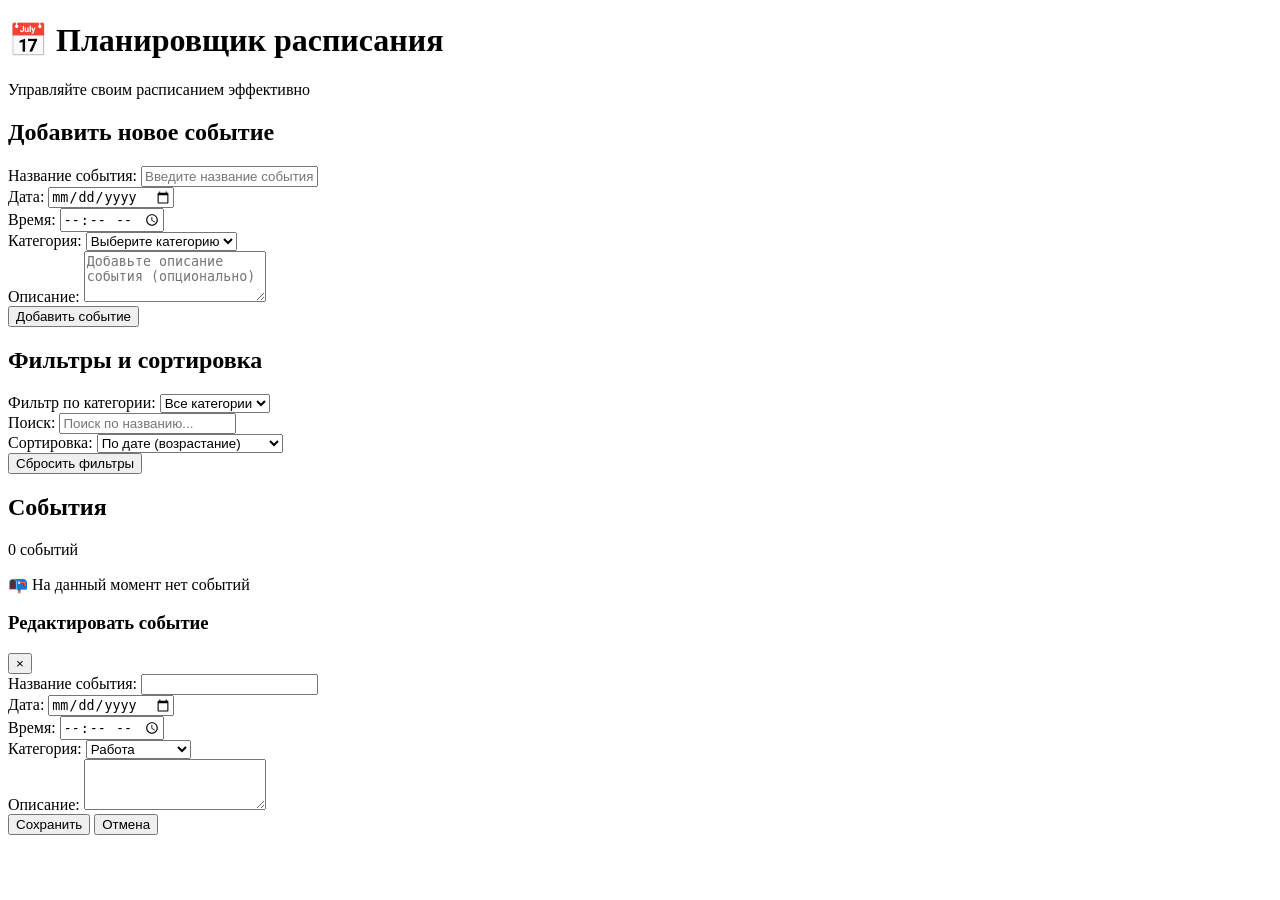
==== schedule-planner/index.html @ 7bdd46cf "Add schedule planner HTML structure" ====
<!DOCTYPE html>
<html lang="ru">
<head>
    <meta charset="UTF-8">
    <meta name="viewport" content="width=device-width, initial-scale=1.0">
    <title>Планировщик расписания</title>
    <link rel="stylesheet" href="styles.css">
</head>
<body>
    <div class="container">
        <header class="header">
            <h1>📅 Планировщик расписания</h1>
            <p class="subtitle">Управляйте своим расписанием эффективно</p>
        </header>

        <main class="main-content">
            <!-- Форма добавления события -->
            <section class="form-section">
                <h2>Добавить новое событие</h2>
                <form id="eventForm" class="event-form">
                    <div class="form-group">
                        <label for="eventTitle">Название события:</label>
                        <input 
                            type="text" 
                            id="eventTitle" 
                            placeholder="Введите название события"
                            required
                        >
                    </div>

                    <div class="form-group">
                        <label for="eventDate">Дата:</label>
                        <input 
                            type="date" 
                            id="eventDate"
                            required
                        >
                    </div>

                    <div class="form-group">
                        <label for="eventTime">Время:</label>
                        <input 
                            type="time" 
                            id="eventTime"
                            required
                        >
                    </div>

                    <div class="form-group">
                        <label for="eventCategory">Категория:</label>
                        <select id="eventCategory" required>
                            <option value="">Выберите категорию</option>
                            <option value="work">Работа</option>
                            <option value="meeting">Встреча</option>
                            <option value="personal">Личное</option>
                            <option value="health">Здоровье</option>
                            <option value="education">Образование</option>
                            <option value="other">Прочее</option>
                        </select>
                    </div>

                    <div class="form-group">
                        <label for="eventDescription">Описание:</label>
                        <textarea 
                            id="eventDescription" 
                            placeholder="Добавьте описание события (опционально)"
                            rows="3"
                        ></textarea>
                    </div>

                    <button type="submit" class="btn btn-primary">Добавить событие</button>
                </form>
                <div id="formError" class="error-message"></div>
            </section>

            <!-- Раздел фильтрации и сортировки -->
            <section class="filter-section">
                <h2>Фильтры и сортировка</h2>
                <div class="filters">
                    <div class="filter-group">
                        <label for="filterCategory">Фильтр по категории:</label>
                        <select id="filterCategory">
                            <option value="">Все категории</option>
                            <option value="work">Работа</option>
                            <option value="meeting">Встреча</option>
                            <option value="personal">Личное</option>
                            <option value="health">Здоровье</option>
                            <option value="education">Образование</option>
                            <option value="other">Прочее</option>
                        </select>
                    </div>

                    <div class="filter-group">
                        <label for="searchInput">Поиск:</label>
                        <input 
                            type="text" 
                            id="searchInput" 
                            placeholder="Поиск по названию..."
                        >
                    </div>

                    <div class="filter-group">
                        <label for="sortBy">Сортировка:</label>
                        <select id="sortBy">
                            <option value="date-asc">По дате (возрастание)</option>
                            <option value="date-desc">По дате (убывание)</option>
                            <option value="time-asc">По времени (возрастание)</option>
                            <option value="title">По названию (А-Я)</option>
                        </select>
                    </div>

                    <button id="clearFilters" class="btn btn-secondary">Сбросить фильтры</button>
                </div>
            </section>

            <!-- Раздел отображения событий -->
            <section class="events-section">
                <div class="section-header">
                    <h2>События</h2>
                    <span id="eventCount" class="event-count">0 событий</span>
                </div>

                <div id="eventsList" class="events-list">
                    <!-- События будут добавлены здесь динамически -->
                </div>

                <div id="emptyState" class="empty-state">
                    <p>📭 На данный момент нет событий</p>
                </div>
            </section>
        </main>

        <!-- Модальное окно для редактирования события -->
        <div id="editModal" class="modal">
            <div class="modal-content">
                <div class="modal-header">
                    <h3>Редактировать событие</h3>
                    <button class="modal-close">&times;</button>
                </div>
                <form id="editForm" class="event-form">
                    <div class="form-group">
                        <label for="editTitle">Название события:</label>
                        <input 
                            type="text" 
                            id="editTitle" 
                            required
                        >
                    </div>

                    <div class="form-group">
                        <label for="editDate">Дата:</label>
                        <input 
                            type="date" 
                            id="editDate"
                            required
                        >
                    </div>

                    <div class="form-group">
                        <label for="editTime">Время:</label>
                        <input 
                            type="time" 
                            id="editTime"
                            required
                        >
                    </div>

                    <div class="form-group">
                        <label for="editCategory">Категория:</label>
                        <select id="editCategory" required>
                            <option value="work">Работа</option>
                            <option value="meeting">Встреча</option>
                            <option value="personal">Личное</option>
                            <option value="health">Здоровье</option>
                            <option value="education">Образование</option>
                            <option value="other">Прочее</option>
                        </select>
                    </div>

                    <div class="form-group">
                        <label for="editDescription">Описание:</label>
                        <textarea 
                            id="editDescription" 
                            rows="3"
                        ></textarea>
                    </div>

                    <div class="modal-buttons">
                        <button type="submit" class="btn btn-primary">Сохранить</button>
                        <button type="button" class="btn btn-secondary" id="cancelEdit">Отмена</button>
                    </div>
                </form>
            </div>
        </div>
    </div>

    <script src="js/storage.js"></script>
    <script src="js/eventManager.js"></script>
    <script src="js/ui.js"></script>
    <script src="js/app.js"></script>
</body>
</html>
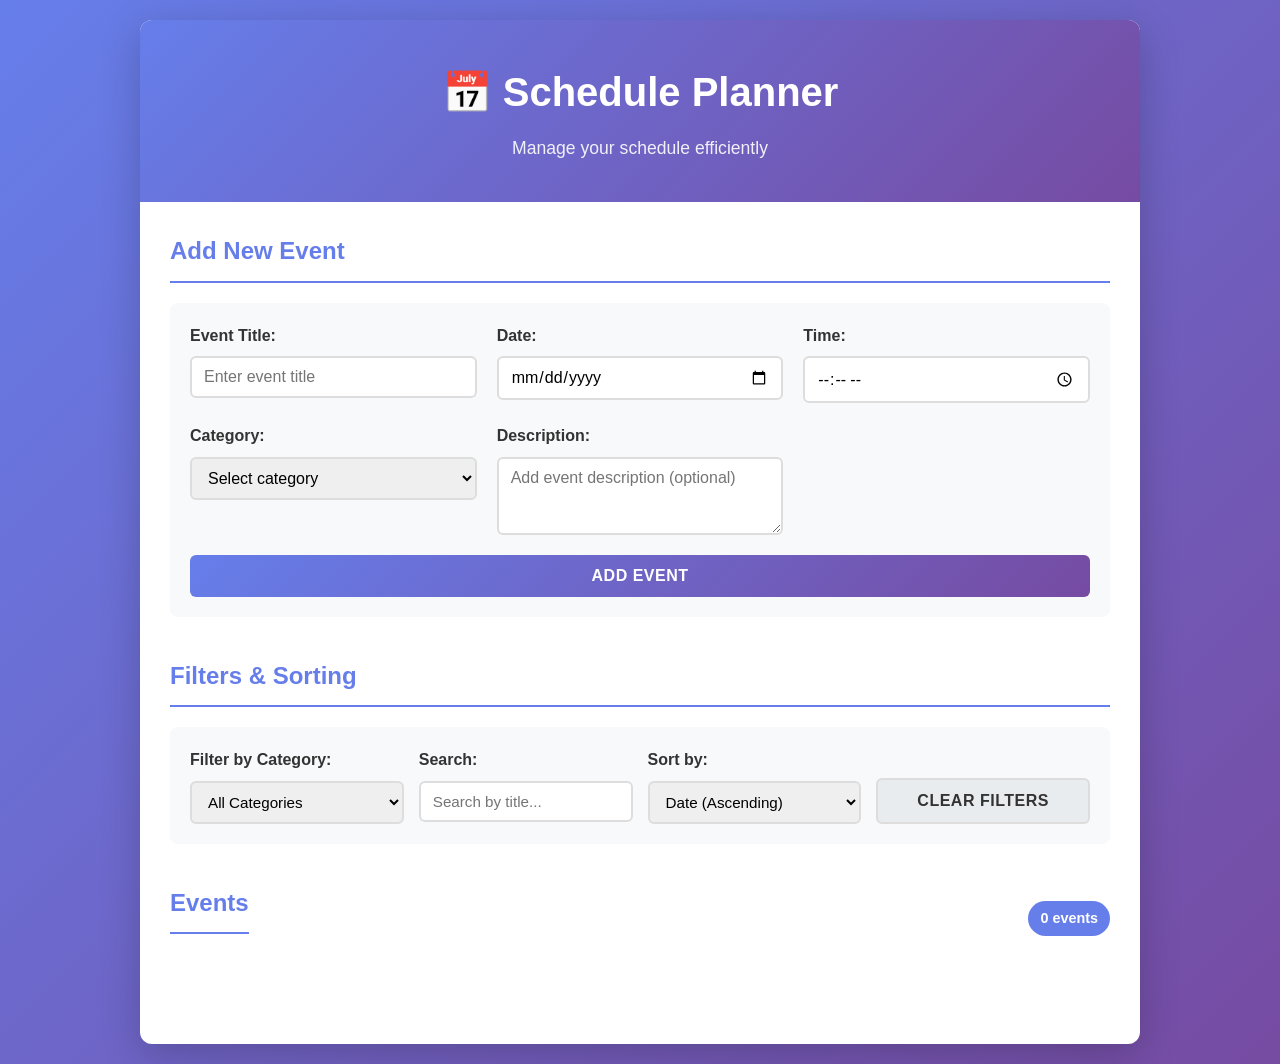
==== commit ee4f033c: "Update HTML to English language" ====
--- a/schedule-planner/index.html
+++ b/schedule-planner/index.html
@@ -1,35 +1,35 @@
 <!DOCTYPE html>
-<html lang="ru">
+<html lang="en">
 <head>
     <meta charset="UTF-8">
     <meta name="viewport" content="width=device-width, initial-scale=1.0">
-    <title>Планировщик расписания</title>
+    <title>Schedule Planner</title>
     <link rel="stylesheet" href="styles.css">
 </head>
 <body>
     <div class="container">
         <header class="header">
-            <h1>📅 Планировщик расписания</h1>
-            <p class="subtitle">Управляйте своим расписанием эффективно</p>
+            <h1>📅 Schedule Planner</h1>
+            <p class="subtitle">Manage your schedule efficiently</p>
         </header>
 
         <main class="main-content">
-            <!-- Форма добавления события -->
+            <!-- Form for adding event -->
             <section class="form-section">
-                <h2>Добавить новое событие</h2>
+                <h2>Add New Event</h2>
                 <form id="eventForm" class="event-form">
                     <div class="form-group">
-                        <label for="eventTitle">Название события:</label>
+                        <label for="eventTitle">Event Title:</label>
                         <input 
                             type="text" 
                             id="eventTitle" 
-                            placeholder="Введите название события"
-                            required
-                        >
-                    </div>
-
-                    <div class="form-group">
-                        <label for="eventDate">Дата:</label>
+                            placeholder="Enter event title"
+                            required
+                        >
+                    </div>
+
+                    <div class="form-group">
+                        <label for="eventDate">Date:</label>
                         <input 
                             type="date" 
                             id="eventDate"
@@ -38,7 +38,7 @@
                     </div>
 
                     <div class="form-group">
-                        <label for="eventTime">Время:</label>
+                        <label for="eventTime">Time:</label>
                         <input 
                             type="time" 
                             id="eventTime"
@@ -47,99 +47,99 @@
                     </div>
 
                     <div class="form-group">
-                        <label for="eventCategory">Категория:</label>
+                        <label for="eventCategory">Category:</label>
                         <select id="eventCategory" required>
-                            <option value="">Выберите категорию</option>
-                            <option value="work">Работа</option>
-                            <option value="meeting">Встреча</option>
-                            <option value="personal">Личное</option>
-                            <option value="health">Здоровье</option>
-                            <option value="education">Образование</option>
-                            <option value="other">Прочее</option>
-                        </select>
-                    </div>
-
-                    <div class="form-group">
-                        <label for="eventDescription">Описание:</label>
+                            <option value="">Select category</option>
+                            <option value="work">Work</option>
+                            <option value="meeting">Meeting</option>
+                            <option value="personal">Personal</option>
+                            <option value="health">Health</option>
+                            <option value="education">Education</option>
+                            <option value="other">Other</option>
+                        </select>
+                    </div>
+
+                    <div class="form-group">
+                        <label for="eventDescription">Description:</label>
                         <textarea 
                             id="eventDescription" 
-                            placeholder="Добавьте описание события (опционально)"
+                            placeholder="Add event description (optional)"
                             rows="3"
                         ></textarea>
                     </div>
 
-                    <button type="submit" class="btn btn-primary">Добавить событие</button>
+                    <button type="submit" class="btn btn-primary">Add Event</button>
                 </form>
                 <div id="formError" class="error-message"></div>
             </section>
 
-            <!-- Раздел фильтрации и сортировки -->
+            <!-- Filters and sorting section -->
             <section class="filter-section">
-                <h2>Фильтры и сортировка</h2>
+                <h2>Filters & Sorting</h2>
                 <div class="filters">
                     <div class="filter-group">
-                        <label for="filterCategory">Фильтр по категории:</label>
+                        <label for="filterCategory">Filter by Category:</label>
                         <select id="filterCategory">
-                            <option value="">Все категории</option>
-                            <option value="work">Работа</option>
-                            <option value="meeting">Встреча</option>
-                            <option value="personal">Личное</option>
-                            <option value="health">Здоровье</option>
-                            <option value="education">Образование</option>
-                            <option value="other">Прочее</option>
+                            <option value="">All Categories</option>
+                            <option value="work">Work</option>
+                            <option value="meeting">Meeting</option>
+                            <option value="personal">Personal</option>
+                            <option value="health">Health</option>
+                            <option value="education">Education</option>
+                            <option value="other">Other</option>
                         </select>
                     </div>
 
                     <div class="filter-group">
-                        <label for="searchInput">Поиск:</label>
+                        <label for="searchInput">Search:</label>
                         <input 
                             type="text" 
                             id="searchInput" 
-                            placeholder="Поиск по названию..."
+                            placeholder="Search by title..."
                         >
                     </div>
 
                     <div class="filter-group">
-                        <label for="sortBy">Сортировка:</label>
+                        <label for="sortBy">Sort by:</label>
                         <select id="sortBy">
-                            <option value="date-asc">По дате (возрастание)</option>
-                            <option value="date-desc">По дате (убывание)</option>
-                            <option value="time-asc">По времени (возрастание)</option>
-                            <option value="title">По названию (А-Я)</option>
-                        </select>
-                    </div>
-
-                    <button id="clearFilters" class="btn btn-secondary">Сбросить фильтры</button>
+                            <option value="date-asc">Date (Ascending)</option>
+                            <option value="date-desc">Date (Descending)</option>
+                            <option value="time-asc">Time (Ascending)</option>
+                            <option value="title">Title (A-Z)</option>
+                        </select>
+                    </div>
+
+                    <button id="clearFilters" class="btn btn-secondary">Clear Filters</button>
                 </div>
             </section>
 
-            <!-- Раздел отображения событий -->
+            <!-- Events display section -->
             <section class="events-section">
                 <div class="section-header">
-                    <h2>События</h2>
-                    <span id="eventCount" class="event-count">0 событий</span>
+                    <h2>Events</h2>
+                    <span id="eventCount" class="event-count">0 events</span>
                 </div>
 
                 <div id="eventsList" class="events-list">
-                    <!-- События будут добавлены здесь динамически -->
+                    <!-- Events will be added here dynamically -->
                 </div>
 
                 <div id="emptyState" class="empty-state">
-                    <p>📭 На данный момент нет событий</p>
+                    <p>📭 No events at the moment</p>
                 </div>
             </section>
         </main>
 
-        <!-- Модальное окно для редактирования события -->
+        <!-- Modal window for editing event -->
         <div id="editModal" class="modal">
             <div class="modal-content">
                 <div class="modal-header">
-                    <h3>Редактировать событие</h3>
+                    <h3>Edit Event</h3>
                     <button class="modal-close">&times;</button>
                 </div>
                 <form id="editForm" class="event-form">
                     <div class="form-group">
-                        <label for="editTitle">Название события:</label>
+                        <label for="editTitle">Event Title:</label>
                         <input 
                             type="text" 
                             id="editTitle" 
@@ -148,7 +148,7 @@
                     </div>
 
                     <div class="form-group">
-                        <label for="editDate">Дата:</label>
+                        <label for="editDate">Date:</label>
                         <input 
                             type="date" 
                             id="editDate"
@@ -157,7 +157,7 @@
                     </div>
 
                     <div class="form-group">
-                        <label for="editTime">Время:</label>
+                        <label for="editTime">Time:</label>
                         <input 
                             type="time" 
                             id="editTime"
@@ -166,19 +166,19 @@
                     </div>
 
                     <div class="form-group">
-                        <label for="editCategory">Категория:</label>
+                        <label for="editCategory">Category:</label>
                         <select id="editCategory" required>
-                            <option value="work">Работа</option>
-                            <option value="meeting">Встреча</option>
-                            <option value="personal">Личное</option>
-                            <option value="health">Здоровье</option>
-                            <option value="education">Образование</option>
-                            <option value="other">Прочее</option>
-                        </select>
-                    </div>
-
-                    <div class="form-group">
-                        <label for="editDescription">Описание:</label>
+                            <option value="work">Work</option>
+                            <option value="meeting">Meeting</option>
+                            <option value="personal">Personal</option>
+                            <option value="health">Health</option>
+                            <option value="education">Education</option>
+                            <option value="other">Other</option>
+                        </select>
+                    </div>
+
+                    <div class="form-group">
+                        <label for="editDescription">Description:</label>
                         <textarea 
                             id="editDescription" 
                             rows="3"
@@ -186,8 +186,8 @@
                     </div>
 
                     <div class="modal-buttons">
-                        <button type="submit" class="btn btn-primary">Сохранить</button>
-                        <button type="button" class="btn btn-secondary" id="cancelEdit">Отмена</button>
+                        <button type="submit" class="btn btn-primary">Save</button>
+                        <button type="button" class="btn btn-secondary" id="cancelEdit">Cancel</button>
                     </div>
                 </form>
             </div>
--- a/schedule-planner/styles.css
+++ b/schedule-planner/styles.css
@@ -0,0 +1,559 @@
+/* ===== Общие стили ===== */
+* {
+    margin: 0;
+    padding: 0;
+    box-sizing: border-box;
+}
+
+body {
+    font-family: 'Segoe UI', Tahoma, Geneva, Verdana, sans-serif;
+    background: linear-gradient(135deg, #667eea 0%, #764ba2 100%);
+    color: #333;
+    line-height: 1.6;
+    min-height: 100vh;
+    padding: 20px;
+}
+
+.container {
+    max-width: 1000px;
+    margin: 0 auto;
+    background: white;
+    border-radius: 12px;
+    box-shadow: 0 10px 40px rgba(0, 0, 0, 0.2);
+    overflow: hidden;
+}
+
+/* ===== Заголовок ===== */
+.header {
+    background: linear-gradient(135deg, #667eea 0%, #764ba2 100%);
+    color: white;
+    padding: 40px 20px;
+    text-align: center;
+}
+
+.header h1 {
+    font-size: 2.5em;
+    margin-bottom: 10px;
+}
+
+.subtitle {
+    font-size: 1.1em;
+    opacity: 0.9;
+}
+
+/* ===== Основной контент ===== */
+.main-content {
+    padding: 30px;
+}
+
+section {
+    margin-bottom: 40px;
+}
+
+section h2 {
+    color: #667eea;
+    margin-bottom: 20px;
+    font-size: 1.5em;
+    border-bottom: 2px solid #667eea;
+    padding-bottom: 10px;
+}
+
+/* ===== Форма ===== */
+.event-form {
+    background: #f8f9fa;
+    padding: 20px;
+    border-radius: 8px;
+    display: grid;
+    grid-template-columns: repeat(auto-fit, minmax(250px, 1fr));
+    gap: 20px;
+}
+
+.form-group {
+    display: flex;
+    flex-direction: column;
+    grid-column: span 1;
+}
+
+.form-group label {
+    font-weight: 600;
+    margin-bottom: 8px;
+    color: #333;
+}
+
+.form-group input,
+.form-group select,
+.form-group textarea {
+    padding: 10px 12px;
+    border: 2px solid #ddd;
+    border-radius: 6px;
+    font-size: 1em;
+    font-family: inherit;
+    transition: border-color 0.3s ease;
+}
+
+.form-group input:focus,
+.form-group select:focus,
+.form-group textarea:focus {
+    outline: none;
+    border-color: #667eea;
+    box-shadow: 0 0 0 3px rgba(102, 126, 234, 0.1);
+}
+
+.form-group textarea {
+    resize: vertical;
+    grid-column: span 1;
+}
+
+#eventForm .form-group:last-child,
+#editForm .form-group:last-child {
+    grid-column: 1 / -1;
+}
+
+/* ===== Кнопки ===== */
+.btn {
+    padding: 12px 24px;
+    border: none;
+    border-radius: 6px;
+    font-size: 1em;
+    font-weight: 600;
+    cursor: pointer;
+    transition: all 0.3s ease;
+    text-transform: uppercase;
+    letter-spacing: 0.5px;
+}
+
+.btn-primary {
+    background: linear-gradient(135deg, #667eea 0%, #764ba2 100%);
+    color: white;
+    grid-column: 1 / -1;
+}
+
+.btn-primary:hover {
+    transform: translateY(-2px);
+    box-shadow: 0 5px 15px rgba(102, 126, 234, 0.4);
+}
+
+.btn-secondary {
+    background: #e9ecef;
+    color: #333;
+    border: 2px solid #ddd;
+}
+
+.btn-secondary:hover {
+    background: #dee2e6;
+    border-color: #999;
+}
+
+.btn-danger {
+    background: #dc3545;
+    color: white;
+    padding: 8px 12px;
+    font-size: 0.9em;
+}
+
+.btn-danger:hover {
+    background: #c82333;
+}
+
+.btn-edit {
+    background: #28a745;
+    color: white;
+    padding: 8px 12px;
+    font-size: 0.9em;
+}
+
+.btn-edit:hover {
+    background: #218838;
+}
+
+/* ===== Сообщения об ошибках ===== */
+.error-message {
+    color: #dc3545;
+    background: #f8d7da;
+    border: 1px solid #f5c6cb;
+    padding: 12px 16px;
+    border-radius: 6px;
+    margin-top: 15px;
+    display: none;
+}
+
+.error-message.show {
+    display: block;
+}
+
+/* ===== Фильтры ===== */
+.filters {
+    display: grid;
+    grid-template-columns: repeat(auto-fit, minmax(200px, 1fr));
+    gap: 15px;
+    background: #f8f9fa;
+    padding: 20px;
+    border-radius: 8px;
+}
+
+.filter-group {
+    display: flex;
+    flex-direction: column;
+}
+
+.filter-group label {
+    font-weight: 600;
+    margin-bottom: 8px;
+    color: #333;
+}
+
+.filter-group input,
+.filter-group select {
+    padding: 10px 12px;
+    border: 2px solid #ddd;
+    border-radius: 6px;
+    font-size: 0.95em;
+}
+
+.filter-group input:focus,
+.filter-group select:focus {
+    outline: none;
+    border-color: #667eea;
+}
+
+#clearFilters {
+    align-self: flex-end;
+    margin-top: auto;
+}
+
+/* ===== Заголовок секции событий ===== */
+.section-header {
+    display: flex;
+    justify-content: space-between;
+    align-items: center;
+    margin-bottom: 20px;
+}
+
+.event-count {
+    background: #667eea;
+    color: white;
+    padding: 6px 12px;
+    border-radius: 20px;
+    font-size: 0.9em;
+    font-weight: 600;
+}
+
+/* ===== Список событий ===== */
+.events-list {
+    display: grid;
+    grid-template-columns: repeat(auto-fill, minmax(300px, 1fr));
+    gap: 20px;
+}
+
+.event-card {
+    background: white;
+    border: 2px solid #e9ecef;
+    border-radius: 8px;
+    padding: 20px;
+    transition: all 0.3s ease;
+    animation: slideIn 0.3s ease;
+}
+
+@keyframes slideIn {
+    from {
+        opacity: 0;
+        transform: translateY(10px);
+    }
+    to {
+        opacity: 1;
+        transform: translateY(0);
+    }
+}
+
+.event-card:hover {
+    border-color: #667eea;
+    box-shadow: 0 5px 20px rgba(102, 126, 234, 0.2);
+    transform: translateY(-5px);
+}
+
+.event-card.completed {
+    opacity: 0.7;
+    background: #f8f9fa;
+}
+
+.event-card.completed .event-title {
+    text-decoration: line-through;
+    color: #999;
+}
+
+/* ===== Компоненты карточки события ===== */
+.event-category {
+    display: inline-block;
+    padding: 6px 12px;
+    border-radius: 20px;
+    font-size: 0.8em;
+    font-weight: 600;
+    text-transform: uppercase;
+    margin-bottom: 10px;
+}
+
+.event-category.work {
+    background: #e7f3ff;
+    color: #0066cc;
+}
+
+.event-category.meeting {
+    background: #fff3e0;
+    color: #e65100;
+}
+
+.event-category.personal {
+    background: #f3e5f5;
+    color: #6a1b9a;
+}
+
+.event-category.health {
+    background: #e8f5e9;
+    color: #2e7d32;
+}
+
+.event-category.education {
+    background: #fce4ec;
+    color: #c2185b;
+}
+
+.event-category.other {
+    background: #f1f8e9;
+    color: #558b2f;
+}
+
+.event-title {
+    font-size: 1.3em;
+    font-weight: 700;
+    color: #333;
+    margin-bottom: 10px;
+    word-break: break-word;
+}
+
+.event-datetime {
+    display: flex;
+    align-items: center;
+    gap: 8px;
+    color: #666;
+    margin-bottom: 12px;
+    font-weight: 500;
+}
+
+.event-datetime svg {
+    width: 18px;
+    height: 18px;
+}
+
+.event-description {
+    color: #555;
+    font-size: 0.95em;
+    margin-bottom: 15px;
+    line-height: 1.5;
+    background: #f8f9fa;
+    padding: 10px;
+    border-radius: 4px;
+    display: none;
+}
+
+.event-description.show {
+    display: block;
+}
+
+.event-actions {
+    display: flex;
+    gap: 8px;
+    flex-wrap: wrap;
+}
+
+.event-actions button {
+    flex: 1;
+    min-width: 80px;
+}
+
+/* ===== Пустое состояние ===== */
+.empty-state {
+    text-align: center;
+    padding: 40px 20px;
+    color: #999;
+    font-size: 1.2em;
+}
+
+#eventsList:not(:empty) ~ #emptyState {
+    display: none;
+}
+
+/* ===== Модальное окно ===== */
+.modal {
+    display: none;
+    position: fixed;
+    z-index: 1000;
+    left: 0;
+    top: 0;
+    width: 100%;
+    height: 100%;
+    background-color: rgba(0, 0, 0, 0.5);
+    animation: fadeIn 0.3s ease;
+}
+
+@keyframes fadeIn {
+    from {
+        opacity: 0;
+    }
+    to {
+        opacity: 1;
+    }
+}
+
+.modal.show {
+    display: flex;
+    justify-content: center;
+    align-items: center;
+}
+
+.modal-content {
+    background: white;
+    padding: 0;
+    border-radius: 12px;
+    box-shadow: 0 10px 40px rgba(0, 0, 0, 0.3);
+    width: 90%;
+    max-width: 500px;
+    animation: slideUp 0.3s ease;
+}
+
+@keyframes slideUp {
+    from {
+        transform: translateY(50px);
+        opacity: 0;
+    }
+    to {
+        transform: translateY(0);
+        opacity: 1;
+    }
+}
+
+.modal-header {
+    display: flex;
+    justify-content: space-between;
+    align-items: center;
+    padding: 20px;
+    border-bottom: 2px solid #e9ecef;
+}
+
+.modal-header h3 {
+    color: #667eea;
+    margin: 0;
+}
+
+.modal-close {
+    background: none;
+    border: none;
+    font-size: 2em;
+    color: #999;
+    cursor: pointer;
+    padding: 0;
+    width: 30px;
+    height: 30px;
+    display: flex;
+    align-items: center;
+    justify-content: center;
+    transition: color 0.3s ease;
+}
+
+.modal-close:hover {
+    color: #333;
+}
+
+#editForm {
+    padding: 20px;
+}
+
+.modal-buttons {
+    display: flex;
+    gap: 10px;
+    margin-top: 20px;
+}
+
+.modal-buttons button {
+    flex: 1;
+}
+
+/* ===== Адаптивный дизайн ===== */
+@media (max-width: 768px) {
+    .container {
+        border-radius: 0;
+    }
+
+    .header {
+        padding: 30px 20px;
+    }
+
+    .header h1 {
+        font-size: 1.8em;
+    }
+
+    .main-content {
+        padding: 20px;
+    }
+
+    .event-form {
+        grid-template-columns: 1fr;
+    }
+
+    .form-group textarea {
+        grid-column: 1;
+    }
+
+    .events-list {
+        grid-template-columns: 1fr;
+    }
+
+    .filters {
+        grid-template-columns: 1fr;
+    }
+
+    #clearFilters {
+        align-self: stretch;
+    }
+
+    .section-header {
+        flex-direction: column;
+        gap: 10px;
+        align-items: flex-start;
+    }
+
+    .event-count {
+        align-self: flex-start;
+    }
+}
+
+@media (max-width: 480px) {
+    body {
+        padding: 10px;
+    }
+
+    .header h1 {
+        font-size: 1.4em;
+    }
+
+    .main-content {
+        padding: 15px;
+    }
+
+    section h2 {
+        font-size: 1.2em;
+    }
+
+    .event-card {
+        padding: 15px;
+    }
+
+    .event-actions button {
+        min-width: 60px;
+        padding: 8px 10px;
+        font-size: 0.8em;
+    }
+
+    .modal-content {
+        width: 95%;
+    }
+}
